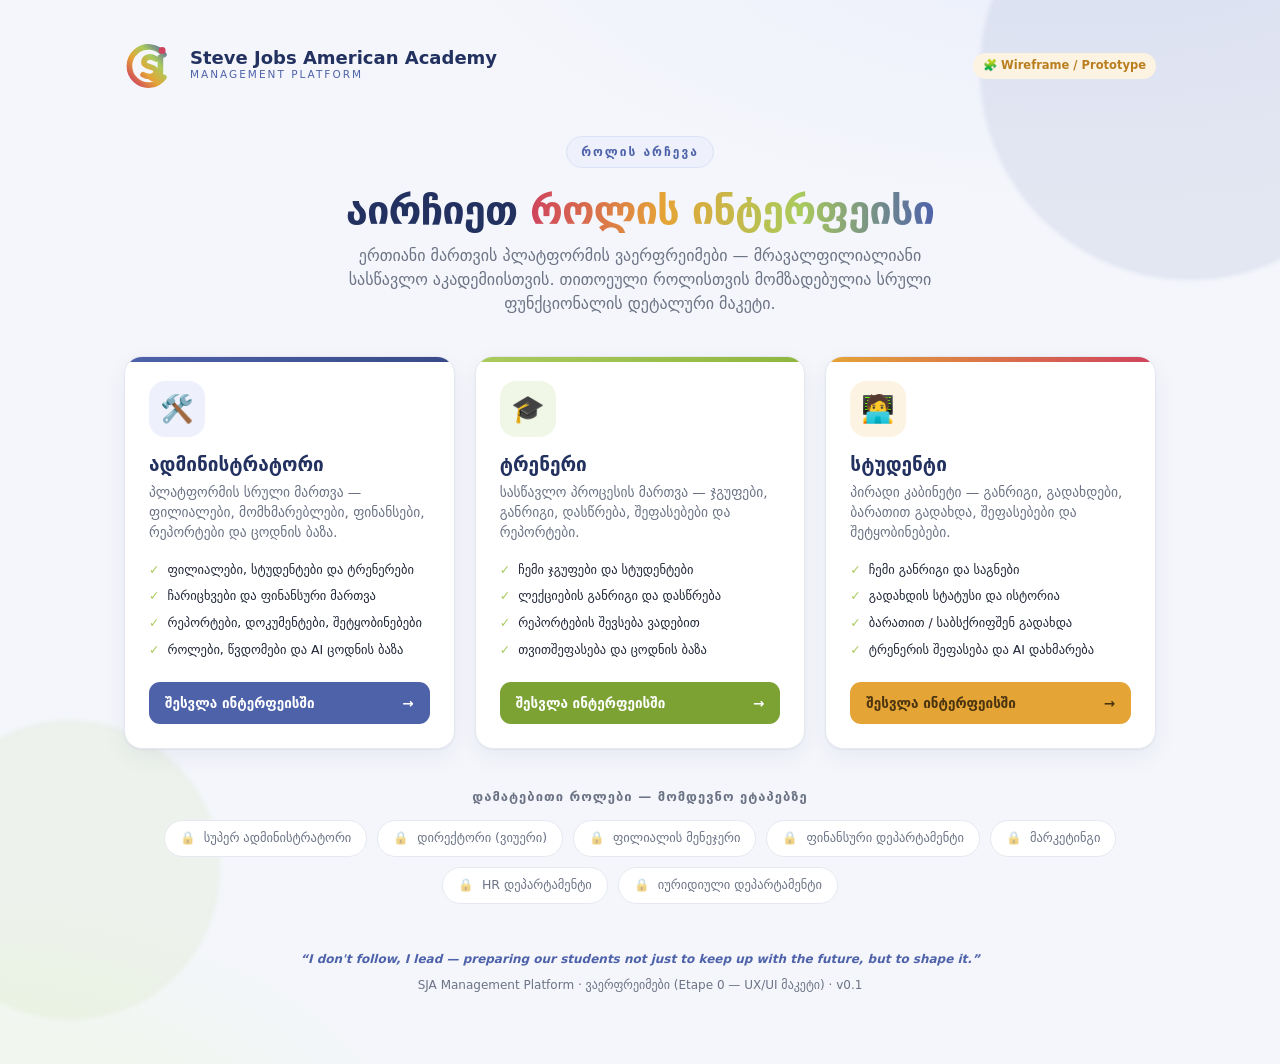
==== index.html @ 9388dda7 "Add SJA management platform wireframes — role selection + admin/trainer/student Landing page (index." ====
<!DOCTYPE html>
<html lang="ka">
<head>
<meta charset="UTF-8">
<meta name="viewport" content="width=device-width, initial-scale=1">
<title>SJA — მართვის პლატფორმა | ვაერფრეიმები</title>
<link rel="icon" href="assets/logo.svg">
<link rel="stylesheet" href="assets/sja.css">
<style>
  body{ background:
      radial-gradient(1100px 520px at 85% -10%, #eaeefb 0, transparent 60%),
      radial-gradient(900px 500px at -5% 110%, #eef7e2 0, transparent 55%),
      #f4f6fb; }
  .landing{ max-width:1080px; margin:0 auto; padding:40px 24px 70px; position:relative; z-index:1; }
  .top{ display:flex; align-items:center; gap:14px; margin-bottom:44px; }
  .top .b-title{ color:var(--navy); font-weight:800; font-size:18px; line-height:1; }
  .top .b-sub{ color:var(--savoy); font-size:10.5px; letter-spacing:2px; text-transform:uppercase; }
  .top img{ width:52px; height:52px; }
  .top .env{ margin-left:auto; }
  .hero{ text-align:center; margin: 22px 0 40px; }
  .hero .eyebrow{ display:inline-block; font-size:12px; font-weight:700; letter-spacing:2px; text-transform:uppercase; color:var(--savoy); background:#eef1fb; border:1px solid #dbe2f6; padding:6px 14px; border-radius:999px; }
  .hero h1{ font-size:40px; letter-spacing:-1px; margin:18px 0 10px; }
  .hero h1 .g{ background:linear-gradient(90deg,var(--cerise),var(--yellow),var(--green),var(--savoy)); -webkit-background-clip:text; background-clip:text; color:transparent; }
  .hero p{ color:var(--muted); font-size:16px; max-width:640px; margin:0 auto; }
  .roles{ display:grid; grid-template-columns:repeat(3,1fr); gap:20px; }
  @media (max-width:880px){ .roles{ grid-template-columns:1fr; } .hero h1{font-size:30px;} }
  .role{ background:#fff; border:1px solid var(--line); border-radius:18px; padding:24px; box-shadow:var(--shadow); display:flex; flex-direction:column; text-decoration:none; color:inherit; transition:transform .15s, box-shadow .15s, border-color .15s; position:relative; overflow:hidden; }
  .role:hover{ transform:translateY(-4px); box-shadow:0 18px 40px rgba(34,49,95,.14); border-color:#cdd7f2; }
  .role .top-strip{ position:absolute; inset:0 0 auto; height:5px; }
  .role .ic{ width:56px; height:56px; border-radius:16px; display:flex; align-items:center; justify-content:center; font-size:27px; margin-bottom:16px; }
  .role h3{ font-size:19px; margin-bottom:6px; }
  .role .desc{ color:var(--muted); font-size:13.5px; flex:1; }
  .role ul{ list-style:none; padding:0; margin:14px 0 18px; font-size:12.5px; color:var(--ink); }
  .role li{ display:flex; gap:8px; padding:4px 0; align-items:flex-start; }
  .role li::before{ content:"✓"; color:var(--green); font-weight:800; }
  .enter{ display:inline-flex; align-items:center; justify-content:space-between; font-weight:700; font-size:13.5px; color:#fff; padding:11px 16px; border-radius:11px; }
  .soon{ margin-top:40px; }
  .soon h4{ font-size:13px; text-transform:uppercase; letter-spacing:1px; color:var(--muted); text-align:center; margin-bottom:16px; }
  .soon-grid{ display:flex; flex-wrap:wrap; gap:10px; justify-content:center; }
  .soon-grid .chip{ background:#fff; border:1px solid var(--line); border-radius:999px; padding:8px 15px; font-size:12.5px; color:var(--muted); display:flex; align-items:center; gap:8px; }
  .soon-grid .chip .lock{ opacity:.5; }
  .foot{ text-align:center; margin-top:46px; color:var(--muted); font-size:12px; }
  .foot .tagline{ font-style:italic; color:var(--savoy); font-weight:600; }
</style>
</head>
<body>
<span class="blob b1"></span><span class="blob b2"></span>
<div class="landing">
  <div class="top">
    <img src="assets/logo.svg" alt="SJA">
    <div>
      <div class="b-title">Steve Jobs American Academy</div>
      <div class="b-sub">Management Platform</div>
    </div>
    <span class="env badge b-warn plain">🧩 Wireframe / Prototype</span>
  </div>

  <div class="hero">
    <span class="eyebrow">როლის არჩევა</span>
    <h1>აირჩიეთ <span class="g">როლის ინტერფეისი</span></h1>
    <p>ერთიანი მართვის პლატფორმის ვაერფრეიმები — მრავალფილიალიანი სასწავლო აკადემიისთვის.
       თითოეული როლისთვის მომზადებულია სრული ფუნქციონალის დეტალური მაკეტი.</p>
  </div>

  <div class="roles">
    <!-- ADMIN -->
    <a class="role" href="admin.html">
      <span class="top-strip" style="background:linear-gradient(90deg,var(--savoy),var(--savoy-700))"></span>
      <span class="ic tint-savoy">🛠️</span>
      <h3>ადმინისტრატორი</h3>
      <div class="desc">პლატფორმის სრული მართვა — ფილიალები, მომხმარებლები, ფინანსები, რეპორტები და ცოდნის ბაზა.</div>
      <ul>
        <li>ფილიალები, სტუდენტები და ტრენერები</li>
        <li>ჩარიცხვები და ფინანსური მართვა</li>
        <li>რეპორტები, დოკუმენტები, შეტყობინებები</li>
        <li>როლები, წვდომები და AI ცოდნის ბაზა</li>
      </ul>
      <span class="enter" style="background:var(--savoy)">შესვლა ინტერფეისში <span>→</span></span>
    </a>

    <!-- TRAINER -->
    <a class="role" href="trainer.html">
      <span class="top-strip" style="background:linear-gradient(90deg,var(--green),#8fb63f)"></span>
      <span class="ic tint-green">🎓</span>
      <h3>ტრენერი</h3>
      <div class="desc">სასწავლო პროცესის მართვა — ჯგუფები, განრიგი, დასწრება, შეფასებები და რეპორტები.</div>
      <ul>
        <li>ჩემი ჯგუფები და სტუდენტები</li>
        <li>ლექციების განრიგი და დასწრება</li>
        <li>რეპორტების შევსება ვადებით</li>
        <li>თვითშეფასება და ცოდნის ბაზა</li>
      </ul>
      <span class="enter" style="background:#7ba233">შესვლა ინტერფეისში <span>→</span></span>
    </a>

    <!-- STUDENT -->
    <a class="role" href="student.html">
      <span class="top-strip" style="background:linear-gradient(90deg,var(--yellow),var(--cerise))"></span>
      <span class="ic tint-yellow">🧑‍💻</span>
      <h3>სტუდენტი</h3>
      <div class="desc">პირადი კაბინეტი — განრიგი, გადახდები, ბარათით გადახდა, შეფასებები და შეტყობინებები.</div>
      <ul>
        <li>ჩემი განრიგი და საგნები</li>
        <li>გადახდის სტატუსი და ისტორია</li>
        <li>ბარათით / საბსქრიფშენ გადახდა</li>
        <li>ტრენერის შეფასება და AI დახმარება</li>
      </ul>
      <span class="enter" style="background:var(--yellow); color:#4a3410">შესვლა ინტერფეისში <span>→</span></span>
    </a>
  </div>

  <div class="soon">
    <h4>დამატებითი როლები — მომდევნო ეტაპებზე</h4>
    <div class="soon-grid">
      <span class="chip"><span class="lock">🔒</span> სუპერ ადმინისტრატორი</span>
      <span class="chip"><span class="lock">🔒</span> დირექტორი (ვიუერი)</span>
      <span class="chip"><span class="lock">🔒</span> ფილიალის მენეჯერი</span>
      <span class="chip"><span class="lock">🔒</span> ფინანსური დეპარტამენტი</span>
      <span class="chip"><span class="lock">🔒</span> მარკეტინგი</span>
      <span class="chip"><span class="lock">🔒</span> HR დეპარტამენტი</span>
      <span class="chip"><span class="lock">🔒</span> იურიდიული დეპარტამენტი</span>
    </div>
  </div>

  <div class="foot">
    <div class="tagline">“I don't follow, I lead — preparing our students not just to keep up with the future, but to shape it.”</div>
    <div style="margin-top:8px">SJA Management Platform · ვაერფრეიმები (Etape 0 — UX/UI მაკეტი) · v0.1</div>
  </div>
</div>
</body>
</html>
---- assets/sja.css ----
/* =========================================================================
   Steve Jobs American Academy (SJA) — Management Platform Wireframes
   Shared design system. Colors & type derived from the SJA brand book.
   ========================================================================= */

:root {
  /* Brand palette */
  --savoy:      #4E62AA;   /* primary */
  --savoy-600:  #43569a;
  --savoy-700:  #384a86;
  --green:      #AACB5C;
  --yellow:     #E5A436;
  --cerise:     #CF435E;
  --navy:       #22315F;   /* logo mono / headings */
  --navy-2:     #1b264a;

  /* Neutrals */
  --ink:        #1f2536;
  --muted:      #6b7385;
  --line:       #e5e8f0;
  --line-2:     #eef1f8;
  --bg:         #f4f6fb;
  --surface:    #ffffff;
  --surface-2:  #f8faff;

  /* Status */
  --ok:         #2f9e5e;
  --ok-bg:      #e7f6 ;
  --warn:       #E5A436;
  --danger:     #CF435E;
  --info:       #4E62AA;

  --radius:     14px;
  --radius-sm:  9px;
  --shadow:     0 1px 2px rgba(34,49,95,.06), 0 8px 24px rgba(34,49,95,.06);
  --shadow-sm:  0 1px 2px rgba(34,49,95,.08);
  --sidebar-w:  256px;
  --font: "Seravek", "Segoe UI", "Helvetica Neue", system-ui, -apple-system, "Noto Sans Georgian", Arial, sans-serif;
}

* { box-sizing: border-box; }
html, body { margin: 0; padding: 0; }
body {
  font-family: var(--font);
  color: var(--ink);
  background: var(--bg);
  font-size: 14.5px;
  line-height: 1.5;
  -webkit-font-smoothing: antialiased;
}
a { color: var(--savoy); text-decoration: none; }
h1,h2,h3,h4 { color: var(--navy); margin: 0 0 .4em; line-height: 1.2; }
small { color: var(--muted); }

/* Decorative brand blobs (playful shapes from the brand book) */
.blob { position: fixed; border-radius: 50%; filter: blur(2px); opacity: .10; z-index: 0; pointer-events: none; }
.blob.b1 { width: 420px; height: 420px; background: var(--savoy); top: -140px; right: -120px; }
.blob.b2 { width: 300px; height: 300px; background: var(--green); bottom: -120px; left: -80px; opacity:.09; }

/* ---------------------------------------------------------------- Layout */
.app { display: grid; grid-template-columns: var(--sidebar-w) 1fr; min-height: 100vh; }

.sidebar {
  background: var(--navy);
  color: #cdd4ea;
  padding: 18px 14px;
  display: flex; flex-direction: column; gap: 6px;
  position: sticky; top: 0; height: 100vh; overflow-y: auto;
}
.brand { display: flex; align-items: center; gap: 10px; padding: 6px 8px 16px; }
.brand img { width: 40px; height: 40px; background:#fff; border-radius: 10px; padding:3px; }
.brand .b-title { color: #fff; font-weight: 700; font-size: 14px; letter-spacing:.2px; line-height:1.1; }
.brand .b-sub { color: #9aa6cf; font-size: 10.5px; text-transform: uppercase; letter-spacing: 1px; }

.role-chip {
  display:inline-flex; align-items:center; gap:6px;
  font-size: 11px; font-weight:600; color:#fff;
  background: rgba(255,255,255,.12); border:1px solid rgba(255,255,255,.15);
  padding: 4px 10px; border-radius: 999px; margin: 0 8px 10px;
}

.nav-group-label { color:#7b88b6; font-size: 10.5px; text-transform: uppercase; letter-spacing:1px; margin: 14px 10px 4px; }
.nav-item {
  display: flex; align-items: center; gap: 10px;
  padding: 9px 12px; border-radius: 10px;
  color: #cdd4ea; cursor: pointer; font-size: 13.5px; font-weight: 500;
  border: 1px solid transparent; user-select: none;
}
.nav-item .ic { width: 18px; text-align: center; opacity:.9; }
.nav-item:hover { background: rgba(255,255,255,.07); color:#fff; }
.nav-item.active { background: linear-gradient(90deg, var(--savoy), var(--savoy-700)); color: #fff; box-shadow: var(--shadow-sm); }
.nav-item .count { margin-left:auto; font-size:11px; background:rgba(255,255,255,.18); color:#fff; padding:1px 8px; border-radius:999px; }

.sidebar-foot { margin-top: auto; padding: 12px 8px 4px; border-top:1px solid rgba(255,255,255,.1); }
.sidebar-foot .who { display:flex; align-items:center; gap:10px; }
.avatar { width:34px; height:34px; border-radius:50%; background:var(--savoy); color:#fff; display:flex; align-items:center; justify-content:center; font-weight:700; font-size:13px; }
.avatar.sm { width:28px; height:28px; font-size:11px; }
.avatar.green { background: var(--green); color:#22371a; }
.avatar.yellow{ background: var(--yellow); color:#4a3410; }
.avatar.cerise{ background: var(--cerise); }

/* --------------------------------------------------------------- Content */
.main { position: relative; z-index:1; min-width:0; }
.topbar {
  position: sticky; top: 0; z-index: 5;
  background: rgba(255,255,255,.85); backdrop-filter: blur(8px);
  border-bottom: 1px solid var(--line);
  padding: 12px 26px; display:flex; align-items:center; gap:16px;
}
.topbar h1 { font-size: 19px; margin:0; }
.crumb { color: var(--muted); font-size: 12.5px; }
.topbar .spacer { flex:1; }
.search {
  display:flex; align-items:center; gap:8px; background: var(--surface-2);
  border:1px solid var(--line); border-radius: 999px; padding: 7px 14px; min-width: 220px; color:var(--muted); font-size:13px;
}
.icon-btn { width:38px; height:38px; border-radius:10px; border:1px solid var(--line); background:var(--surface); display:flex; align-items:center; justify-content:center; cursor:pointer; position:relative; }
.icon-btn .dot { position:absolute; top:7px; right:8px; width:8px; height:8px; border-radius:50%; background:var(--cerise); border:2px solid #fff; }

.content { padding: 22px 26px 60px; }
.view { display: none; animation: fade .18s ease; }
.view.active { display: block; }
@keyframes fade { from { opacity:0; transform: translateY(4px);} to {opacity:1; transform:none;} }

.page-head { display:flex; align-items:flex-end; gap:16px; margin-bottom: 18px; flex-wrap: wrap; }
.page-head .titles h2 { font-size: 22px; margin-bottom: 2px; }
.page-head .titles p { color: var(--muted); margin:0; font-size: 13px; }
.page-head .actions { margin-left:auto; display:flex; gap:8px; flex-wrap:wrap; }

/* ------------------------------------------------------------- Components */
.card { background: var(--surface); border:1px solid var(--line); border-radius: var(--radius); box-shadow: var(--shadow); }
.card.pad { padding: 18px; }
.card-head { padding: 15px 18px; border-bottom:1px solid var(--line); display:flex; align-items:center; gap:10px; }
.card-head h3 { font-size: 15px; margin:0; }
.card-head .actions { margin-left:auto; display:flex; gap:8px; }
.card-body { padding: 16px 18px; }

.grid { display:grid; gap:16px; }
.g-2 { grid-template-columns: repeat(2,1fr); }
.g-3 { grid-template-columns: repeat(3,1fr); }
.g-4 { grid-template-columns: repeat(4,1fr); }
.g-1-2 { grid-template-columns: 1fr 2fr; }
.g-2-1 { grid-template-columns: 2fr 1fr; }
@media (max-width: 1100px){ .g-4{grid-template-columns:repeat(2,1fr);} .g-3{grid-template-columns:repeat(2,1fr);} .g-2-1,.g-1-2,.g-2{grid-template-columns:1fr;} }

/* KPI tiles */
.kpi { padding: 16px; border-radius: var(--radius); background: var(--surface); border:1px solid var(--line); box-shadow: var(--shadow); position:relative; overflow:hidden; }
.kpi .k-ic { width:40px; height:40px; border-radius:11px; display:flex; align-items:center; justify-content:center; font-size:19px; margin-bottom:10px; }
.kpi .k-val { font-size: 26px; font-weight: 800; color: var(--navy); letter-spacing:-.5px; }
.kpi .k-label { color: var(--muted); font-size: 12.5px; }
.kpi .k-delta { font-size:11.5px; font-weight:600; margin-top:6px; display:inline-block; }
.kpi .up { color: var(--ok); } .kpi .down{ color: var(--cerise); }
.tint-savoy { background: #eef1fb; color: var(--savoy); }
.tint-green { background: #f1f7e6; color: #6f8f31; }
.tint-yellow{ background: #fdf3e2; color: #b97e1e; }
.tint-cerise{ background: #fceaee; color: var(--cerise); }

/* Badges / statuses */
.badge { display:inline-flex; align-items:center; gap:5px; font-size: 11.5px; font-weight:600; padding: 3px 9px; border-radius: 999px; border:1px solid transparent; white-space:nowrap; }
.badge::before { content:""; width:6px; height:6px; border-radius:50%; background: currentColor; }
.b-ok    { color:#2f9e5e; background:#e8f6ee; }
.b-warn  { color:#b97e1e; background:#fdf3e2; }
.b-danger{ color:#CF435E; background:#fceaee; }
.b-info  { color:#4E62AA; background:#eef1fb; }
.b-muted { color:#6b7385; background:#eef0f5; }
.badge.plain::before{ display:none; }

/* Tables */
table.tbl { width:100%; border-collapse: collapse; font-size: 13.5px; }
.tbl th { text-align:left; color: var(--muted); font-weight:600; font-size: 11.5px; text-transform:uppercase; letter-spacing:.4px; padding: 11px 14px; border-bottom:1px solid var(--line); background: var(--surface-2); }
.tbl td { padding: 12px 14px; border-bottom:1px solid var(--line-2); vertical-align:middle; }
.tbl tbody tr:last-child td, .tbl tr:last-child td { border-bottom:none; }
.tbl tbody tr:hover { background: var(--surface-2); }
.tbl .u { display:flex; align-items:center; gap:10px; }
.tbl .u .nm { font-weight:600; color:var(--navy); }
.tbl .u .sub { font-size:11.5px; color:var(--muted); }
.tbl.compact td, .tbl.compact th { padding: 9px 12px; }

/* Buttons */
.btn { display:inline-flex; align-items:center; gap:7px; font-family:inherit; font-size:13.5px; font-weight:600; padding: 9px 15px; border-radius: 10px; border:1px solid var(--line); background:var(--surface); color:var(--navy); cursor:pointer; white-space:nowrap; }
.btn:hover { border-color:#cdd4ea; }
.btn.primary { background: var(--savoy); border-color: var(--savoy); color:#fff; }
.btn.primary:hover { background: var(--savoy-600); }
.btn.green { background: var(--green); border-color: var(--green); color:#28400f; }
.btn.danger { background: var(--cerise); border-color: var(--cerise); color:#fff; }
.btn.ghost { background: transparent; }
.btn.sm { padding: 6px 11px; font-size:12.5px; }
.btn.block { width:100%; justify-content:center; }

/* Forms */
.field { margin-bottom: 14px; }
.field label { display:block; font-size:12.5px; font-weight:600; color:var(--navy); margin-bottom:6px; }
.field .hint { font-size: 11.5px; color: var(--muted); margin-top:5px; }
.input, .select, .textarea {
  width:100%; font-family:inherit; font-size:13.5px; color:var(--ink);
  padding: 10px 12px; border:1px solid var(--line); border-radius:10px; background:var(--surface-2);
}
.input:focus,.select:focus,.textarea:focus{ outline:2px solid #cfd8f4; border-color:var(--savoy); background:#fff; }
.textarea{ min-height: 84px; resize:vertical; }
.form-row { display:grid; grid-template-columns:1fr 1fr; gap:14px; }
@media (max-width:700px){ .form-row{grid-template-columns:1fr;} }

/* Misc */
.tabs { display:flex; gap:4px; border-bottom:1px solid var(--line); margin-bottom:16px; flex-wrap:wrap; }
.tab { padding: 9px 14px; font-size:13px; font-weight:600; color:var(--muted); cursor:pointer; border-bottom:2px solid transparent; }
.tab.active { color: var(--savoy); border-bottom-color: var(--savoy); }
.tab-panel { display:none; } .tab-panel.active { display:block; }

.list-row { display:flex; align-items:center; gap:12px; padding:12px 0; border-bottom:1px solid var(--line-2); }
.list-row:last-child { border-bottom:none; }
.list-row .grow { flex:1; min-width:0; }

.progress { height:8px; background:var(--line); border-radius:999px; overflow:hidden; }
.progress > span { display:block; height:100%; background:var(--savoy); border-radius:999px; }
.progress > span.green{ background:var(--green);} .progress>span.yellow{background:var(--yellow);} .progress>span.cerise{background:var(--cerise);}

.chart-bars { display:flex; align-items:flex-end; gap:12px; height:170px; padding-top:10px; }
.chart-bars .bar { flex:1; background:linear-gradient(var(--savoy), #7385c4); border-radius:8px 8px 0 0; position:relative; min-width:14px; }
.chart-bars .bar.alt { background:linear-gradient(var(--green), #c2dc86); }
.chart-bars .bar span { position:absolute; bottom:-22px; left:0; right:0; text-align:center; font-size:11px; color:var(--muted); }

.donut { width:150px; height:150px; border-radius:50%;
  background: conic-gradient(var(--green) 0 62%, var(--yellow) 62% 80%, var(--cerise) 80% 92%, var(--line) 92% 100%);
  display:flex; align-items:center; justify-content:center; }
.donut .hole { width:98px; height:98px; border-radius:50%; background:#fff; display:flex; flex-direction:column; align-items:center; justify-content:center; }
.legend { display:flex; flex-direction:column; gap:8px; font-size:12.5px; }
.legend .li { display:flex; align-items:center; gap:8px; }
.legend .sw { width:11px; height:11px; border-radius:3px; }

.timeline { position:relative; padding-left: 22px; }
.timeline::before { content:""; position:absolute; left:6px; top:4px; bottom:4px; width:2px; background:var(--line); }
.tl-item { position:relative; padding:0 0 16px; }
.tl-item::before { content:""; position:absolute; left:-19px; top:3px; width:11px; height:11px; border-radius:50%; background:var(--savoy); border:2px solid #fff; box-shadow:0 0 0 2px var(--line); }
.tl-item.warn::before{ background:var(--yellow);} .tl-item.danger::before{background:var(--cerise);} .tl-item.ok::before{background:var(--ok);}
.tl-item .t { font-size:11.5px; color:var(--muted); }

.note { background:#eef1fb; border:1px solid #d9e0f5; border-left:4px solid var(--savoy); border-radius:8px; padding:12px 14px; font-size:13px; color:var(--navy-2); }
.note.warn{ background:#fdf6ea; border-color:#f0e0bf; border-left-color:var(--yellow);}
.note.danger{ background:#fceaee; border-color:#f4cdd6; border-left-color:var(--cerise);}
.wire-tag { font-size:10.5px; color:var(--muted); border:1px dashed var(--line); border-radius:6px; padding:2px 7px; }

.stepper { display:flex; gap:6px; flex-wrap:wrap; }
.step { display:flex; align-items:center; gap:8px; padding:8px 12px; border:1px solid var(--line); border-radius:10px; font-size:12.5px; background:var(--surface-2); }
.step .n { width:22px; height:22px; border-radius:50%; background:var(--line); display:flex;align-items:center;justify-content:center; font-weight:700; font-size:11px; color:var(--muted); }
.step.done .n{ background:var(--ok); color:#fff;} .step.active .n{ background:var(--savoy); color:#fff;} .step.active{ border-color:var(--savoy); }

.avatar-row { display:flex; } .avatar-row .avatar{ margin-left:-8px; border:2px solid #fff;} .avatar-row .avatar:first-child{margin-left:0;}

.chatbubble { max-width:78%; padding:10px 13px; border-radius:14px; font-size:13.5px; margin-bottom:10px; }
.chatbubble.bot { background:var(--surface-2); border:1px solid var(--line); border-bottom-left-radius:4px; }
.chatbubble.me { background:var(--savoy); color:#fff; margin-left:auto; border-bottom-right-radius:4px; }

hr.sep { border:none; border-top:1px solid var(--line); margin:18px 0; }
.muted { color: var(--muted); }
.flex { display:flex; align-items:center; gap:10px; }
.flex.wrap{ flex-wrap:wrap; } .flex.between{ justify-content:space-between; }
.mt-0{margin-top:0}.mt-1{margin-top:8px}.mt-2{margin-top:16px}.mb-0{margin-bottom:0}
.text-r{ text-align:right; } .nowrap{ white-space:nowrap; }
.pill-tabbar{ display:inline-flex; background:var(--surface-2); border:1px solid var(--line); border-radius:999px; padding:3px; }
.pill-tabbar .p{ padding:6px 14px; border-radius:999px; font-size:12.5px; font-weight:600; color:var(--muted); cursor:pointer;}
.pill-tabbar .p.active{ background:var(--savoy); color:#fff; }

@media (max-width: 860px){
  .app{ grid-template-columns: 1fr; }
  .sidebar{ position:relative; height:auto; flex-direction:row; flex-wrap:wrap; }
  .nav-group-label{ width:100%; } .sidebar-foot{ width:100%; }
}
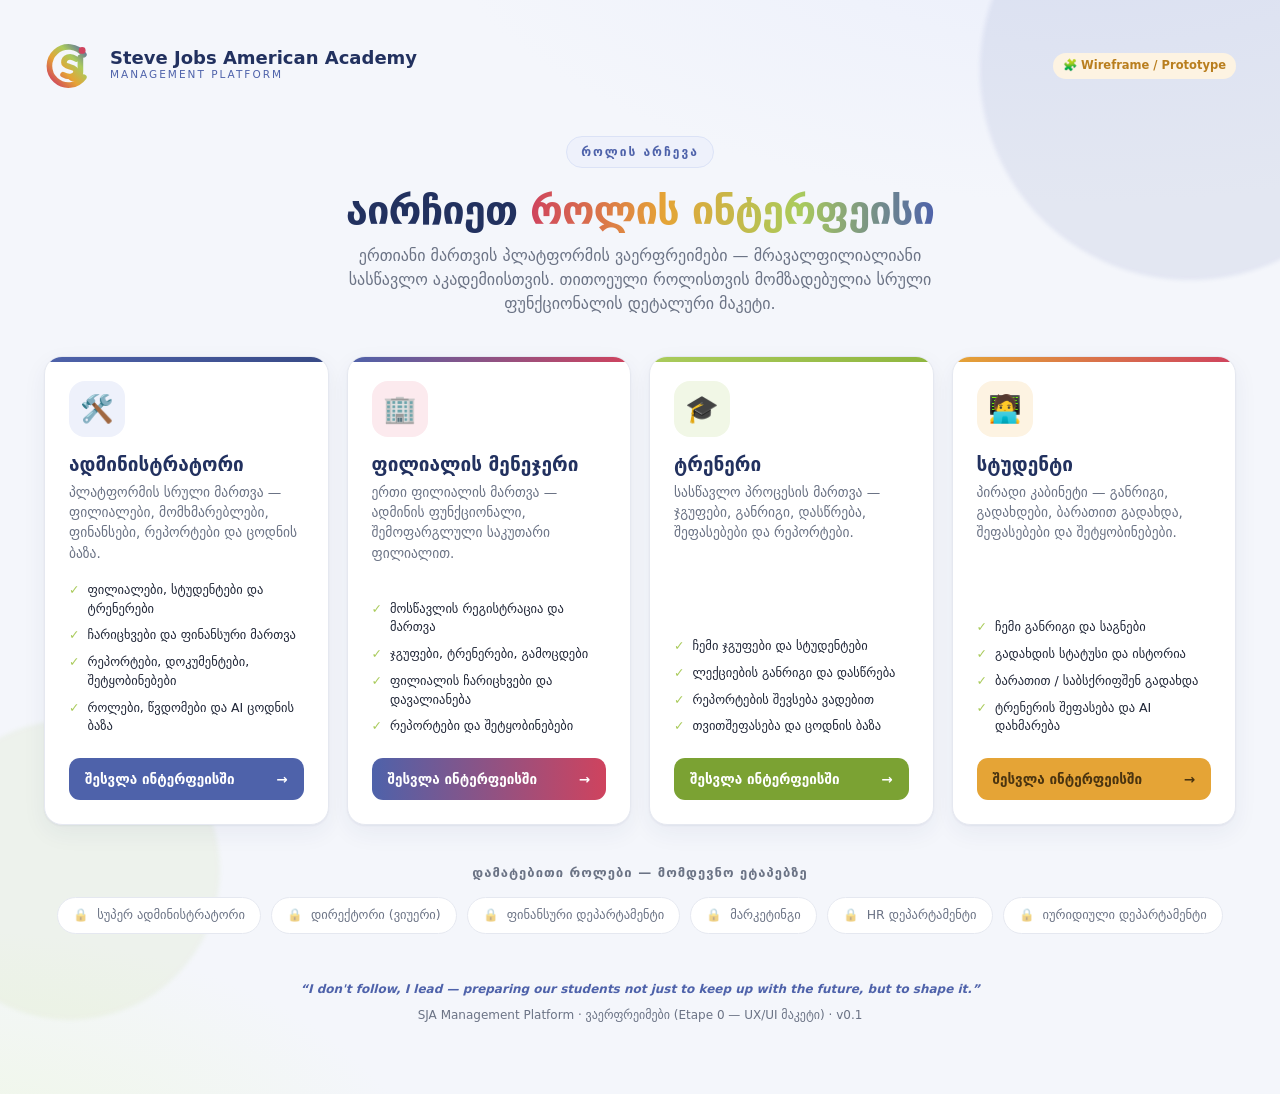
==== commit 6a57c0c0: "Add branch-manager role and rebuild demo data from real academy calendars - Add manager.html: branch" ====
--- a/index.html
+++ b/index.html
@@ -11,7 +11,7 @@
       radial-gradient(1100px 520px at 85% -10%, #eaeefb 0, transparent 60%),
       radial-gradient(900px 500px at -5% 110%, #eef7e2 0, transparent 55%),
       #f4f6fb; }
-  .landing{ max-width:1080px; margin:0 auto; padding:40px 24px 70px; position:relative; z-index:1; }
+  .landing{ max-width:1240px; margin:0 auto; padding:40px 24px 70px; position:relative; z-index:1; }
   .top{ display:flex; align-items:center; gap:14px; margin-bottom:44px; }
   .top .b-title{ color:var(--navy); font-weight:800; font-size:18px; line-height:1; }
   .top .b-sub{ color:var(--savoy); font-size:10.5px; letter-spacing:2px; text-transform:uppercase; }
@@ -22,8 +22,9 @@
   .hero h1{ font-size:40px; letter-spacing:-1px; margin:18px 0 10px; }
   .hero h1 .g{ background:linear-gradient(90deg,var(--cerise),var(--yellow),var(--green),var(--savoy)); -webkit-background-clip:text; background-clip:text; color:transparent; }
   .hero p{ color:var(--muted); font-size:16px; max-width:640px; margin:0 auto; }
-  .roles{ display:grid; grid-template-columns:repeat(3,1fr); gap:20px; }
-  @media (max-width:880px){ .roles{ grid-template-columns:1fr; } .hero h1{font-size:30px;} }
+  .roles{ display:grid; grid-template-columns:repeat(4,1fr); gap:18px; }
+  @media (max-width:1000px){ .roles{ grid-template-columns:repeat(2,1fr); } }
+  @media (max-width:560px){ .roles{ grid-template-columns:1fr; } .hero h1{font-size:30px;} }
   .role{ background:#fff; border:1px solid var(--line); border-radius:18px; padding:24px; box-shadow:var(--shadow); display:flex; flex-direction:column; text-decoration:none; color:inherit; transition:transform .15s, box-shadow .15s, border-color .15s; position:relative; overflow:hidden; }
   .role:hover{ transform:translateY(-4px); box-shadow:0 18px 40px rgba(34,49,95,.14); border-color:#cdd7f2; }
   .role .top-strip{ position:absolute; inset:0 0 auto; height:5px; }
@@ -78,6 +79,21 @@
       <span class="enter" style="background:var(--savoy)">შესვლა ინტერფეისში <span>→</span></span>
     </a>
 
+    <!-- BRANCH MANAGER -->
+    <a class="role" href="manager.html">
+      <span class="top-strip" style="background:linear-gradient(90deg,var(--savoy),var(--cerise))"></span>
+      <span class="ic tint-cerise">🏢</span>
+      <h3>ფილიალის მენეჯერი</h3>
+      <div class="desc">ერთი ფილიალის მართვა — ადმინის ფუნქციონალი, შემოფარგლული საკუთარი ფილიალით.</div>
+      <ul>
+        <li>მოსწავლის რეგისტრაცია და მართვა</li>
+        <li>ჯგუფები, ტრენერები, გამოცდები</li>
+        <li>ფილიალის ჩარიცხვები და დავალიანება</li>
+        <li>რეპორტები და შეტყობინებები</li>
+      </ul>
+      <span class="enter" style="background:linear-gradient(90deg,var(--savoy),var(--cerise))">შესვლა ინტერფეისში <span>→</span></span>
+    </a>
+
     <!-- TRAINER -->
     <a class="role" href="trainer.html">
       <span class="top-strip" style="background:linear-gradient(90deg,var(--green),#8fb63f)"></span>
@@ -114,7 +130,6 @@
     <div class="soon-grid">
       <span class="chip"><span class="lock">🔒</span> სუპერ ადმინისტრატორი</span>
       <span class="chip"><span class="lock">🔒</span> დირექტორი (ვიუერი)</span>
-      <span class="chip"><span class="lock">🔒</span> ფილიალის მენეჯერი</span>
       <span class="chip"><span class="lock">🔒</span> ფინანსური დეპარტამენტი</span>
       <span class="chip"><span class="lock">🔒</span> მარკეტინგი</span>
       <span class="chip"><span class="lock">🔒</span> HR დეპარტამენტი</span>
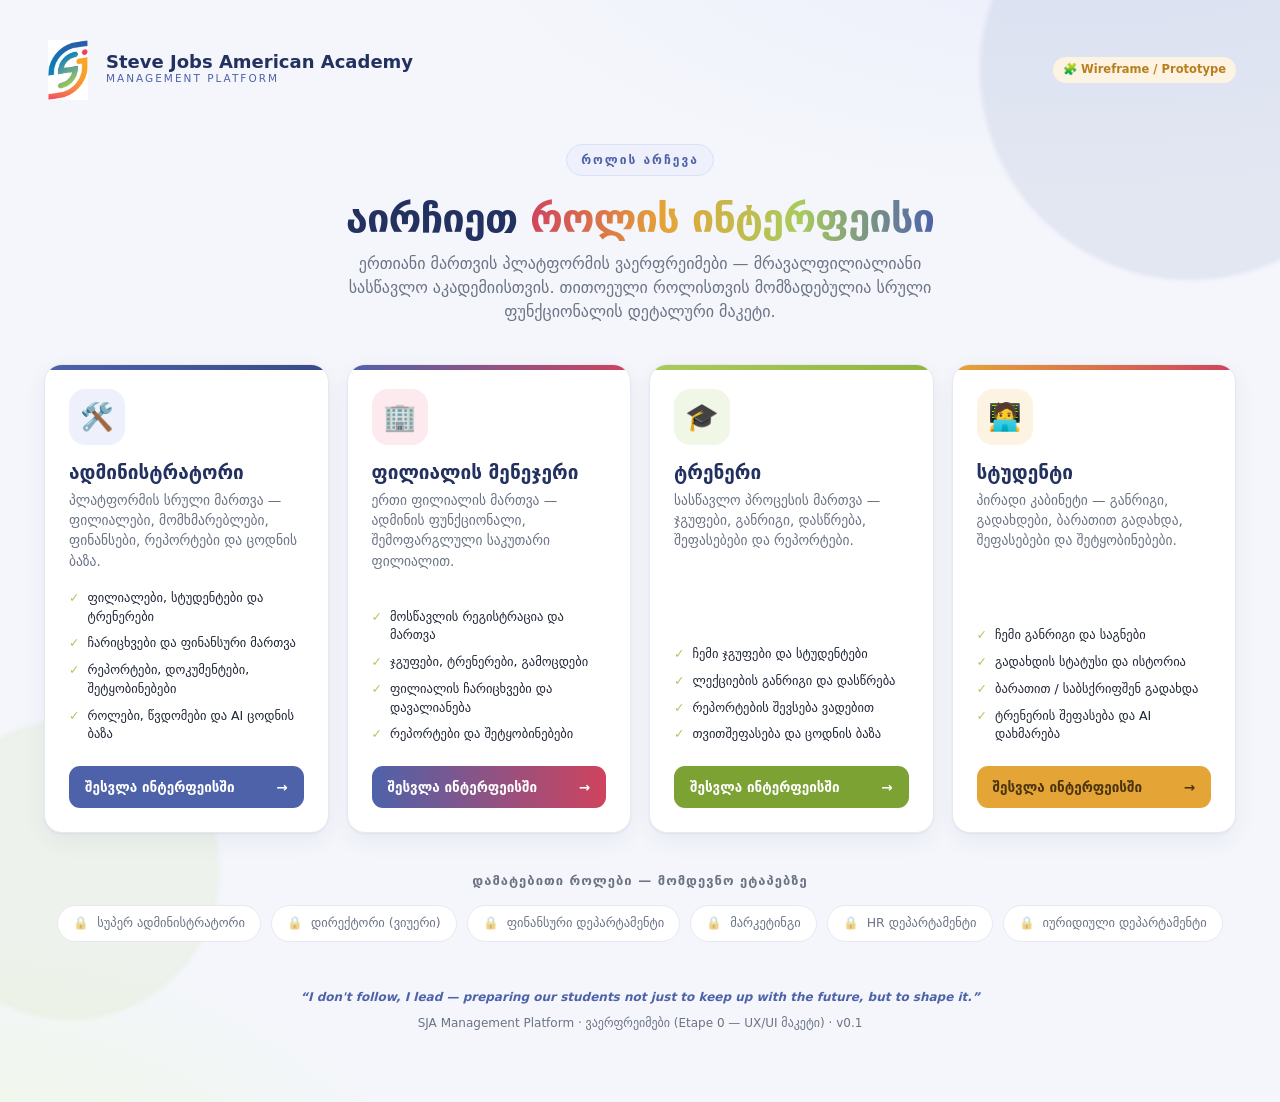
==== commit b6aa70f1: "Replace placeholder logo with the official SJA logo Swap the hand-drawn SVG mark for the real Steve " ====
--- a/index.html
+++ b/index.html
@@ -4,7 +4,7 @@
 <meta charset="UTF-8">
 <meta name="viewport" content="width=device-width, initial-scale=1">
 <title>SJA — მართვის პლატფორმა | ვაერფრეიმები</title>
-<link rel="icon" href="assets/logo.svg">
+<link rel="icon" href="assets/logo.png">
 <link rel="stylesheet" href="assets/sja.css">
 <style>
   body{ background:
@@ -15,7 +15,7 @@
   .top{ display:flex; align-items:center; gap:14px; margin-bottom:44px; }
   .top .b-title{ color:var(--navy); font-weight:800; font-size:18px; line-height:1; }
   .top .b-sub{ color:var(--savoy); font-size:10.5px; letter-spacing:2px; text-transform:uppercase; }
-  .top img{ width:52px; height:52px; }
+  .top img{ width:48px; height:60px; object-fit:contain; }
   .top .env{ margin-left:auto; }
   .hero{ text-align:center; margin: 22px 0 40px; }
   .hero .eyebrow{ display:inline-block; font-size:12px; font-weight:700; letter-spacing:2px; text-transform:uppercase; color:var(--savoy); background:#eef1fb; border:1px solid #dbe2f6; padding:6px 14px; border-radius:999px; }
@@ -48,7 +48,7 @@
 <span class="blob b1"></span><span class="blob b2"></span>
 <div class="landing">
   <div class="top">
-    <img src="assets/logo.svg" alt="SJA">
+    <img src="assets/logo.png" alt="SJA">
     <div>
       <div class="b-title">Steve Jobs American Academy</div>
       <div class="b-sub">Management Platform</div>
--- a/assets/sja.css
+++ b/assets/sja.css
@@ -68,7 +68,7 @@
   position: sticky; top: 0; height: 100vh; overflow-y: auto;
 }
 .brand { display: flex; align-items: center; gap: 10px; padding: 6px 8px 16px; }
-.brand img { width: 40px; height: 40px; background:#fff; border-radius: 10px; padding:3px; }
+.brand img { width: 42px; height: 42px; background:#fff; border-radius: 10px; padding:5px 8px; object-fit: contain; }
 .brand .b-title { color: #fff; font-weight: 700; font-size: 14px; letter-spacing:.2px; line-height:1.1; }
 .brand .b-sub { color: #9aa6cf; font-size: 10.5px; text-transform: uppercase; letter-spacing: 1px; }
 
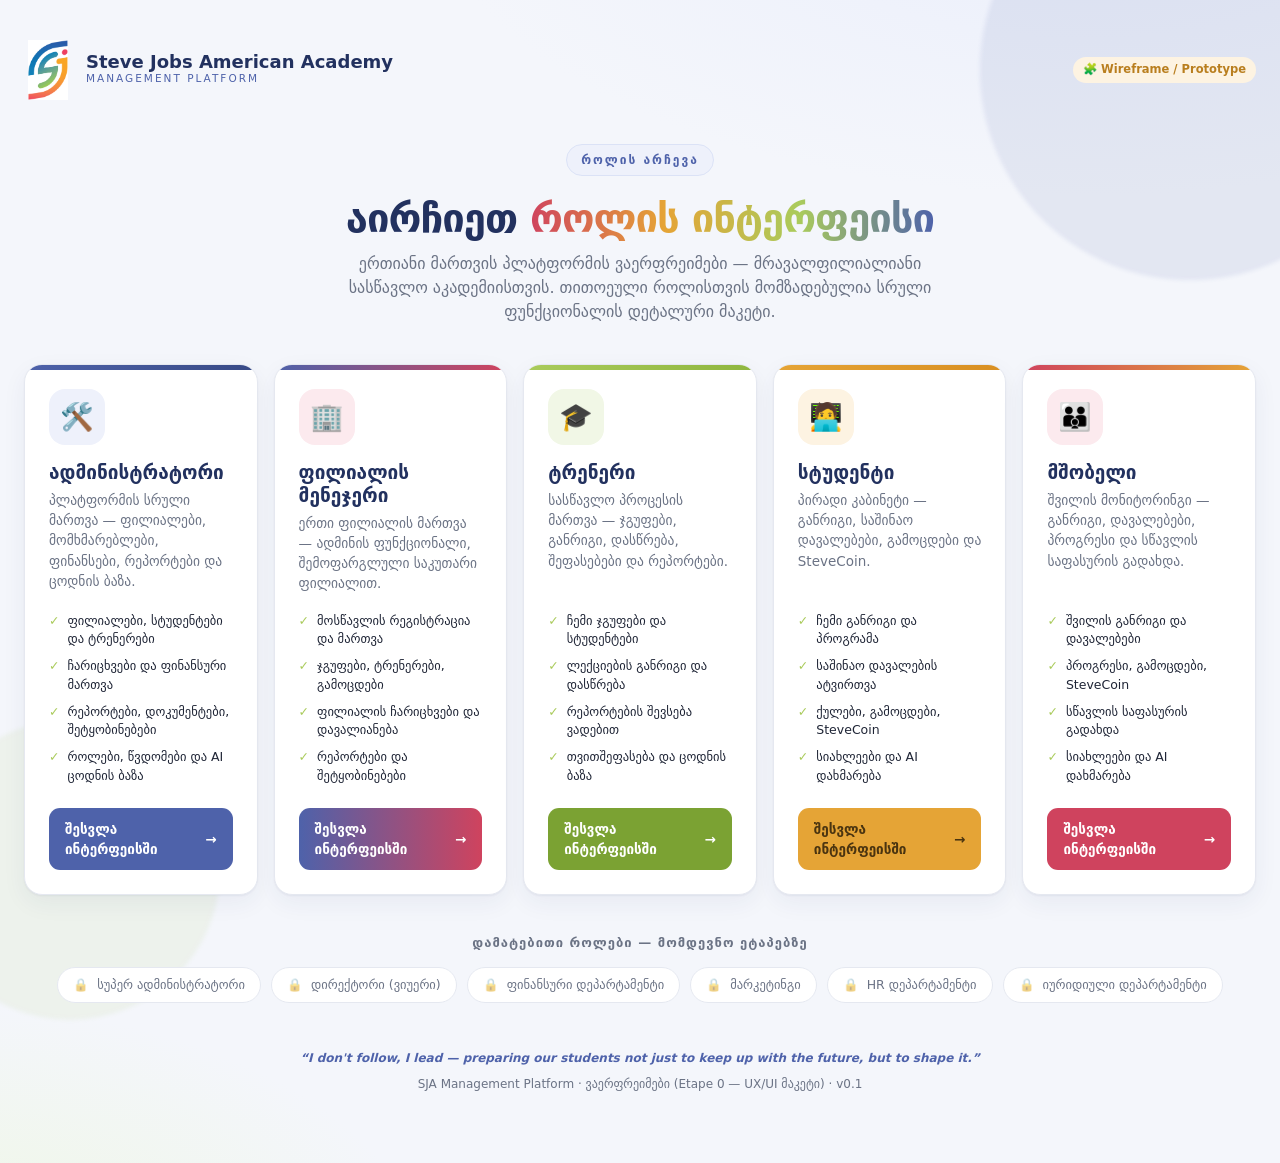
==== commit 95a6ab32: "Add parent role and align all wireframes to the role-distribution document New role/permission spec " ====
--- a/index.html
+++ b/index.html
@@ -11,7 +11,7 @@
       radial-gradient(1100px 520px at 85% -10%, #eaeefb 0, transparent 60%),
       radial-gradient(900px 500px at -5% 110%, #eef7e2 0, transparent 55%),
       #f4f6fb; }
-  .landing{ max-width:1240px; margin:0 auto; padding:40px 24px 70px; position:relative; z-index:1; }
+  .landing{ max-width:1320px; margin:0 auto; padding:40px 24px 70px; position:relative; z-index:1; }
   .top{ display:flex; align-items:center; gap:14px; margin-bottom:44px; }
   .top .b-title{ color:var(--navy); font-weight:800; font-size:18px; line-height:1; }
   .top .b-sub{ color:var(--savoy); font-size:10.5px; letter-spacing:2px; text-transform:uppercase; }
@@ -22,9 +22,10 @@
   .hero h1{ font-size:40px; letter-spacing:-1px; margin:18px 0 10px; }
   .hero h1 .g{ background:linear-gradient(90deg,var(--cerise),var(--yellow),var(--green),var(--savoy)); -webkit-background-clip:text; background-clip:text; color:transparent; }
   .hero p{ color:var(--muted); font-size:16px; max-width:640px; margin:0 auto; }
-  .roles{ display:grid; grid-template-columns:repeat(4,1fr); gap:18px; }
-  @media (max-width:1000px){ .roles{ grid-template-columns:repeat(2,1fr); } }
-  @media (max-width:560px){ .roles{ grid-template-columns:1fr; } .hero h1{font-size:30px;} }
+  .roles{ display:grid; grid-template-columns:repeat(5,1fr); gap:16px; }
+  @media (max-width:1120px){ .roles{ grid-template-columns:repeat(3,1fr); } }
+  @media (max-width:760px){ .roles{ grid-template-columns:repeat(2,1fr); } }
+  @media (max-width:520px){ .roles{ grid-template-columns:1fr; } .hero h1{font-size:30px;} }
   .role{ background:#fff; border:1px solid var(--line); border-radius:18px; padding:24px; box-shadow:var(--shadow); display:flex; flex-direction:column; text-decoration:none; color:inherit; transition:transform .15s, box-shadow .15s, border-color .15s; position:relative; overflow:hidden; }
   .role:hover{ transform:translateY(-4px); box-shadow:0 18px 40px rgba(34,49,95,.14); border-color:#cdd7f2; }
   .role .top-strip{ position:absolute; inset:0 0 auto; height:5px; }
@@ -111,17 +112,32 @@
 
     <!-- STUDENT -->
     <a class="role" href="student.html">
-      <span class="top-strip" style="background:linear-gradient(90deg,var(--yellow),var(--cerise))"></span>
+      <span class="top-strip" style="background:linear-gradient(90deg,var(--yellow),#d98f22)"></span>
       <span class="ic tint-yellow">🧑‍💻</span>
       <h3>სტუდენტი</h3>
-      <div class="desc">პირადი კაბინეტი — განრიგი, გადახდები, ბარათით გადახდა, შეფასებები და შეტყობინებები.</div>
+      <div class="desc">პირადი კაბინეტი — განრიგი, საშინაო დავალებები, გამოცდები და SteveCoin.</div>
       <ul>
-        <li>ჩემი განრიგი და საგნები</li>
-        <li>გადახდის სტატუსი და ისტორია</li>
-        <li>ბარათით / საბსქრიფშენ გადახდა</li>
-        <li>ტრენერის შეფასება და AI დახმარება</li>
+        <li>ჩემი განრიგი და პროგრამა</li>
+        <li>საშინაო დავალების ატვირთვა</li>
+        <li>ქულები, გამოცდები, SteveCoin</li>
+        <li>სიახლეები და AI დახმარება</li>
       </ul>
       <span class="enter" style="background:var(--yellow); color:#4a3410">შესვლა ინტერფეისში <span>→</span></span>
+    </a>
+
+    <!-- PARENT -->
+    <a class="role" href="parent.html">
+      <span class="top-strip" style="background:linear-gradient(90deg,var(--cerise),var(--yellow))"></span>
+      <span class="ic tint-cerise">👪</span>
+      <h3>მშობელი</h3>
+      <div class="desc">შვილის მონიტორინგი — განრიგი, დავალებები, პროგრესი და სწავლის საფასურის გადახდა.</div>
+      <ul>
+        <li>შვილის განრიგი და დავალებები</li>
+        <li>პროგრესი, გამოცდები, SteveCoin</li>
+        <li>სწავლის საფასურის გადახდა</li>
+        <li>სიახლეები და AI დახმარება</li>
+      </ul>
+      <span class="enter" style="background:var(--cerise)">შესვლა ინტერფეისში <span>→</span></span>
     </a>
   </div>
 
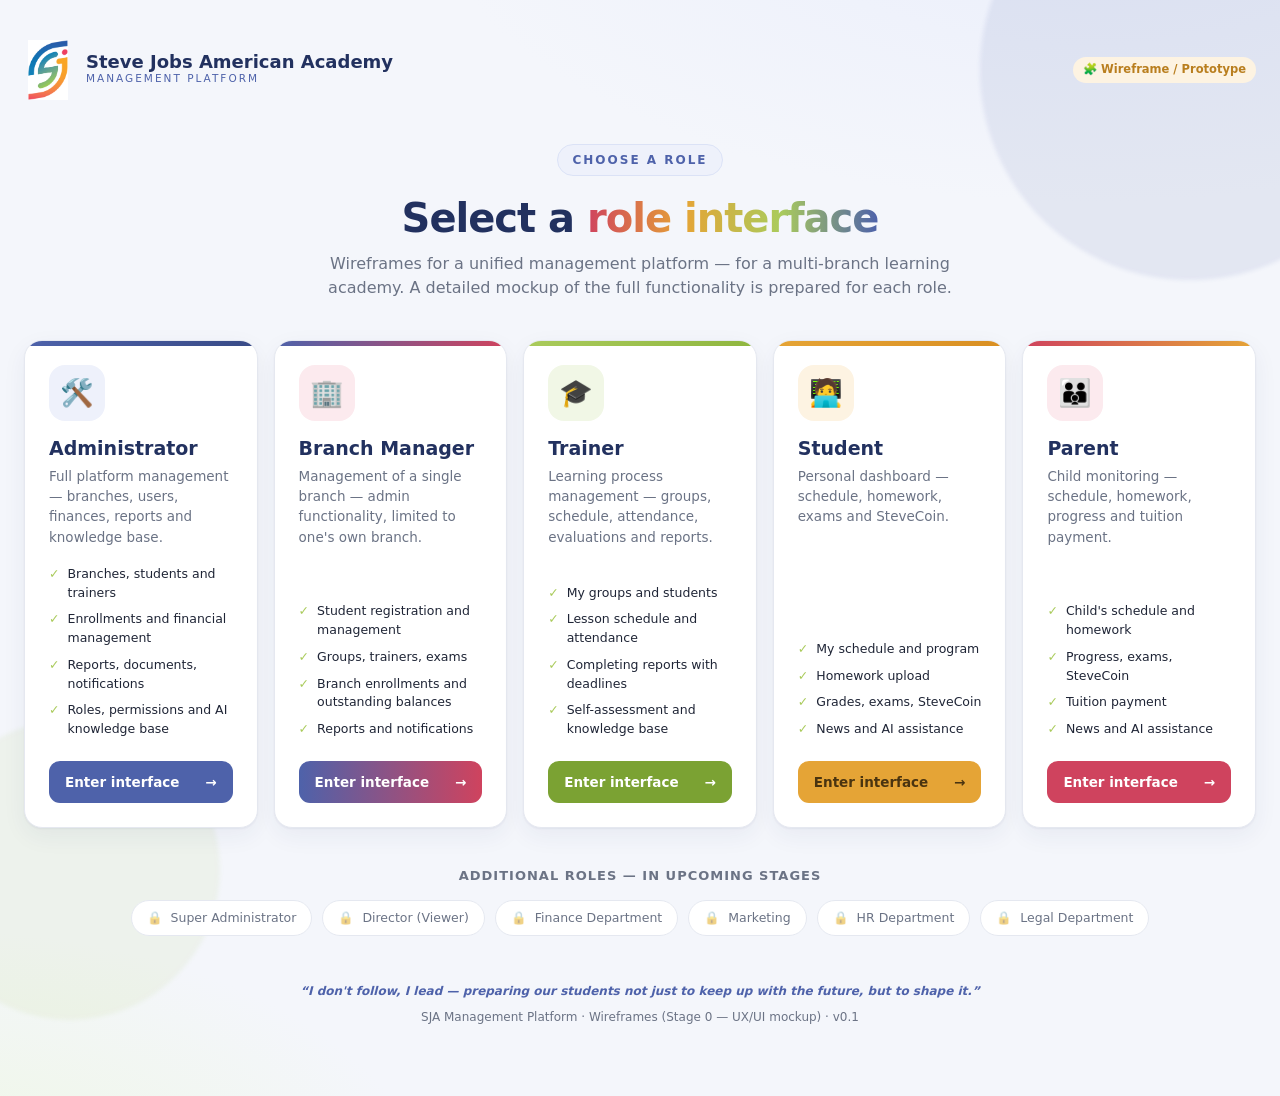
==== commit a83bcdb1: "English localization (checkpoint) + module-templates & trainer features - Translate student, parent," ====
--- a/index.html
+++ b/index.html
@@ -1,9 +1,9 @@
 <!DOCTYPE html>
-<html lang="ka">
+<html lang="en">
 <head>
 <meta charset="UTF-8">
 <meta name="viewport" content="width=device-width, initial-scale=1">
-<title>SJA — მართვის პლატფორმა | ვაერფრეიმები</title>
+<title>SJA — Management Platform | Wireframes</title>
 <link rel="icon" href="assets/logo.png">
 <link rel="stylesheet" href="assets/sja.css">
 <style>
@@ -58,10 +58,10 @@
   </div>
 
   <div class="hero">
-    <span class="eyebrow">როლის არჩევა</span>
-    <h1>აირჩიეთ <span class="g">როლის ინტერფეისი</span></h1>
-    <p>ერთიანი მართვის პლატფორმის ვაერფრეიმები — მრავალფილიალიანი სასწავლო აკადემიისთვის.
-       თითოეული როლისთვის მომზადებულია სრული ფუნქციონალის დეტალური მაკეტი.</p>
+    <span class="eyebrow">Choose a role</span>
+    <h1>Select a <span class="g">role interface</span></h1>
+    <p>Wireframes for a unified management platform — for a multi-branch learning academy.
+       A detailed mockup of the full functionality is prepared for each role.</p>
   </div>
 
   <div class="roles">
@@ -69,93 +69,93 @@
     <a class="role" href="admin.html">
       <span class="top-strip" style="background:linear-gradient(90deg,var(--savoy),var(--savoy-700))"></span>
       <span class="ic tint-savoy">🛠️</span>
-      <h3>ადმინისტრატორი</h3>
-      <div class="desc">პლატფორმის სრული მართვა — ფილიალები, მომხმარებლები, ფინანსები, რეპორტები და ცოდნის ბაზა.</div>
+      <h3>Administrator</h3>
+      <div class="desc">Full platform management — branches, users, finances, reports and knowledge base.</div>
       <ul>
-        <li>ფილიალები, სტუდენტები და ტრენერები</li>
-        <li>ჩარიცხვები და ფინანსური მართვა</li>
-        <li>რეპორტები, დოკუმენტები, შეტყობინებები</li>
-        <li>როლები, წვდომები და AI ცოდნის ბაზა</li>
+        <li>Branches, students and trainers</li>
+        <li>Enrollments and financial management</li>
+        <li>Reports, documents, notifications</li>
+        <li>Roles, permissions and AI knowledge base</li>
       </ul>
-      <span class="enter" style="background:var(--savoy)">შესვლა ინტერფეისში <span>→</span></span>
+      <span class="enter" style="background:var(--savoy)">Enter interface <span>→</span></span>
     </a>
 
     <!-- BRANCH MANAGER -->
     <a class="role" href="manager.html">
       <span class="top-strip" style="background:linear-gradient(90deg,var(--savoy),var(--cerise))"></span>
       <span class="ic tint-cerise">🏢</span>
-      <h3>ფილიალის მენეჯერი</h3>
-      <div class="desc">ერთი ფილიალის მართვა — ადმინის ფუნქციონალი, შემოფარგლული საკუთარი ფილიალით.</div>
+      <h3>Branch Manager</h3>
+      <div class="desc">Management of a single branch — admin functionality, limited to one's own branch.</div>
       <ul>
-        <li>მოსწავლის რეგისტრაცია და მართვა</li>
-        <li>ჯგუფები, ტრენერები, გამოცდები</li>
-        <li>ფილიალის ჩარიცხვები და დავალიანება</li>
-        <li>რეპორტები და შეტყობინებები</li>
+        <li>Student registration and management</li>
+        <li>Groups, trainers, exams</li>
+        <li>Branch enrollments and outstanding balances</li>
+        <li>Reports and notifications</li>
       </ul>
-      <span class="enter" style="background:linear-gradient(90deg,var(--savoy),var(--cerise))">შესვლა ინტერფეისში <span>→</span></span>
+      <span class="enter" style="background:linear-gradient(90deg,var(--savoy),var(--cerise))">Enter interface <span>→</span></span>
     </a>
 
     <!-- TRAINER -->
     <a class="role" href="trainer.html">
       <span class="top-strip" style="background:linear-gradient(90deg,var(--green),#8fb63f)"></span>
       <span class="ic tint-green">🎓</span>
-      <h3>ტრენერი</h3>
-      <div class="desc">სასწავლო პროცესის მართვა — ჯგუფები, განრიგი, დასწრება, შეფასებები და რეპორტები.</div>
+      <h3>Trainer</h3>
+      <div class="desc">Learning process management — groups, schedule, attendance, evaluations and reports.</div>
       <ul>
-        <li>ჩემი ჯგუფები და სტუდენტები</li>
-        <li>ლექციების განრიგი და დასწრება</li>
-        <li>რეპორტების შევსება ვადებით</li>
-        <li>თვითშეფასება და ცოდნის ბაზა</li>
+        <li>My groups and students</li>
+        <li>Lesson schedule and attendance</li>
+        <li>Completing reports with deadlines</li>
+        <li>Self-assessment and knowledge base</li>
       </ul>
-      <span class="enter" style="background:#7ba233">შესვლა ინტერფეისში <span>→</span></span>
+      <span class="enter" style="background:#7ba233">Enter interface <span>→</span></span>
     </a>
 
     <!-- STUDENT -->
     <a class="role" href="student.html">
       <span class="top-strip" style="background:linear-gradient(90deg,var(--yellow),#d98f22)"></span>
       <span class="ic tint-yellow">🧑‍💻</span>
-      <h3>სტუდენტი</h3>
-      <div class="desc">პირადი კაბინეტი — განრიგი, საშინაო დავალებები, გამოცდები და SteveCoin.</div>
+      <h3>Student</h3>
+      <div class="desc">Personal dashboard — schedule, homework, exams and SteveCoin.</div>
       <ul>
-        <li>ჩემი განრიგი და პროგრამა</li>
-        <li>საშინაო დავალების ატვირთვა</li>
-        <li>ქულები, გამოცდები, SteveCoin</li>
-        <li>სიახლეები და AI დახმარება</li>
+        <li>My schedule and program</li>
+        <li>Homework upload</li>
+        <li>Grades, exams, SteveCoin</li>
+        <li>News and AI assistance</li>
       </ul>
-      <span class="enter" style="background:var(--yellow); color:#4a3410">შესვლა ინტერფეისში <span>→</span></span>
+      <span class="enter" style="background:var(--yellow); color:#4a3410">Enter interface <span>→</span></span>
     </a>
 
     <!-- PARENT -->
     <a class="role" href="parent.html">
       <span class="top-strip" style="background:linear-gradient(90deg,var(--cerise),var(--yellow))"></span>
       <span class="ic tint-cerise">👪</span>
-      <h3>მშობელი</h3>
-      <div class="desc">შვილის მონიტორინგი — განრიგი, დავალებები, პროგრესი და სწავლის საფასურის გადახდა.</div>
+      <h3>Parent</h3>
+      <div class="desc">Child monitoring — schedule, homework, progress and tuition payment.</div>
       <ul>
-        <li>შვილის განრიგი და დავალებები</li>
-        <li>პროგრესი, გამოცდები, SteveCoin</li>
-        <li>სწავლის საფასურის გადახდა</li>
-        <li>სიახლეები და AI დახმარება</li>
+        <li>Child's schedule and homework</li>
+        <li>Progress, exams, SteveCoin</li>
+        <li>Tuition payment</li>
+        <li>News and AI assistance</li>
       </ul>
-      <span class="enter" style="background:var(--cerise)">შესვლა ინტერფეისში <span>→</span></span>
+      <span class="enter" style="background:var(--cerise)">Enter interface <span>→</span></span>
     </a>
   </div>
 
   <div class="soon">
-    <h4>დამატებითი როლები — მომდევნო ეტაპებზე</h4>
+    <h4>Additional roles — in upcoming stages</h4>
     <div class="soon-grid">
-      <span class="chip"><span class="lock">🔒</span> სუპერ ადმინისტრატორი</span>
-      <span class="chip"><span class="lock">🔒</span> დირექტორი (ვიუერი)</span>
-      <span class="chip"><span class="lock">🔒</span> ფინანსური დეპარტამენტი</span>
-      <span class="chip"><span class="lock">🔒</span> მარკეტინგი</span>
-      <span class="chip"><span class="lock">🔒</span> HR დეპარტამენტი</span>
-      <span class="chip"><span class="lock">🔒</span> იურიდიული დეპარტამენტი</span>
+      <span class="chip"><span class="lock">🔒</span> Super Administrator</span>
+      <span class="chip"><span class="lock">🔒</span> Director (Viewer)</span>
+      <span class="chip"><span class="lock">🔒</span> Finance Department</span>
+      <span class="chip"><span class="lock">🔒</span> Marketing</span>
+      <span class="chip"><span class="lock">🔒</span> HR Department</span>
+      <span class="chip"><span class="lock">🔒</span> Legal Department</span>
     </div>
   </div>
 
   <div class="foot">
     <div class="tagline">“I don't follow, I lead — preparing our students not just to keep up with the future, but to shape it.”</div>
-    <div style="margin-top:8px">SJA Management Platform · ვაერფრეიმები (Etape 0 — UX/UI მაკეტი) · v0.1</div>
+    <div style="margin-top:8px">SJA Management Platform · Wireframes (Stage 0 — UX/UI mockup) · v0.1</div>
   </div>
 </div>
 </body>
--- a/assets/sja.css
+++ b/assets/sja.css
@@ -260,6 +260,99 @@
 .pill-tabbar .p{ padding:6px 14px; border-radius:999px; font-size:12.5px; font-weight:600; color:var(--muted); cursor:pointer;}
 .pill-tabbar .p.active{ background:var(--savoy); color:#fff; }
 
+/* Modals */
+.modal-overlay{ position:fixed; inset:0; background:rgba(27,38,74,.5); backdrop-filter:blur(2px); display:none; align-items:center; justify-content:center; z-index:60; padding:20px; }
+.modal-overlay.open{ display:flex; animation:fade .15s ease; }
+.modal{ background:#fff; border-radius:16px; box-shadow:0 24px 70px rgba(0,0,0,.28); width:100%; max-width:560px; max-height:90vh; overflow:auto; }
+.modal.lg{ max-width:720px; }
+.modal .m-head{ display:flex; align-items:center; gap:10px; padding:16px 20px; border-bottom:1px solid var(--line); position:sticky; top:0; background:#fff; }
+.modal .m-head h3{ margin:0; font-size:16px; }
+.modal .m-close{ margin-left:auto; cursor:pointer; font-size:22px; line-height:1; color:var(--muted); background:none; border:none; }
+.modal .m-body{ padding:18px 20px; }
+.modal .m-foot{ padding:14px 20px; border-top:1px solid var(--line); display:flex; justify-content:flex-end; gap:8px; position:sticky; bottom:0; background:#fff; }
+
+/* Back link for inner pages */
+.back-link{ display:inline-flex; align-items:center; gap:6px; color:var(--muted); font-size:13px; font-weight:600; cursor:pointer; margin-bottom:10px; }
+.back-link:hover{ color:var(--savoy); }
+
+/* Add / tile card (dashed) */
+.add-tile{ border:2px dashed var(--line); border-radius:var(--radius); display:flex; flex-direction:column; align-items:center; justify-content:center; gap:6px; padding:24px; color:var(--muted); cursor:pointer; background:var(--surface-2); min-height:150px; text-align:center; }
+.add-tile:hover{ border-color:var(--savoy); color:var(--savoy); background:#fff; }
+.add-tile .plus{ font-size:30px; line-height:1; }
+
+.coming-soon{ text-align:center; padding:70px 20px; color:var(--muted); }
+.coming-soon .cs-ic{ font-size:52px; }
+.coming-soon h2{ margin:14px 0 6px; }
+
+/* ===== Schedule builder — drag & drop ===== */
+.sched-wrap{ display:grid; grid-template-columns: 300px 1fr; gap:16px; align-items:start; }
+.palette{ position:sticky; top:16px; }
+.palette .card-head{ padding:12px 14px; }
+.palette-list{ padding:12px; display:flex; flex-direction:column; gap:8px; max-height:70vh; overflow:auto; }
+.pal-group{ font-size:11px; font-weight:700; text-transform:uppercase; letter-spacing:.4px; color:var(--muted); margin:6px 0 2px; }
+.dnd-chip{ border:1px solid var(--line); border-left:4px solid var(--savoy); border-radius:10px; background:var(--surface); padding:8px 10px; cursor:grab; box-shadow:var(--shadow-sm); user-select:none; }
+.dnd-chip:active{ cursor:grabbing; }
+.dnd-chip.dragging{ opacity:.45; }
+.dnd-chip.used{ opacity:.4; border-left-color:var(--line); pointer-events:none; }
+.dnd-chip .c-grp{ font-size:11px; font-weight:700; color:var(--savoy); }
+.dnd-chip .c-les{ font-size:12.5px; color:var(--ink); }
+.dnd-chip.g-green{ border-left-color:var(--green); } .dnd-chip.g-green .c-grp{ color:#5c7a1e; }
+.dnd-chip.g-yellow{ border-left-color:var(--yellow); } .dnd-chip.g-yellow .c-grp{ color:#8a5f13; }
+.dnd-chip.g-cerise{ border-left-color:var(--cerise); } .dnd-chip.g-cerise .c-grp{ color:var(--cerise); }
+
+.month-grid{ display:flex; gap:12px; overflow-x:auto; padding-bottom:6px; }
+.day-col{ min-width:210px; flex:1 0 210px; }
+.day-head{ text-align:center; padding:8px; border-radius:10px 10px 0 0; background:var(--surface-2); border:1px solid var(--line); }
+.day-head .d-date{ font-weight:800; color:var(--navy); font-size:14px; }
+.day-head .d-dow{ font-size:11.5px; color:var(--muted); }
+.day-head.sat{ background:#eef1fb; } .day-head.sun{ background:#fdf3e7; }
+.day-slots{ display:flex; flex-direction:column; gap:6px; padding:6px; border:1px solid var(--line); border-top:none; border-radius:0 0 10px 10px; }
+.slot{ border-radius:8px; padding:6px 8px; min-height:52px; font-size:12px; }
+.slot .s-time{ font-size:10.5px; color:var(--muted); font-weight:700; }
+.slot.empty{ border:1.5px dashed var(--line); background:var(--surface-2); display:flex; flex-direction:column; justify-content:center; color:var(--muted); }
+.slot.empty .s-hint{ font-size:11px; text-align:center; }
+.slot.over{ border-color:var(--savoy); background:#eef1fb; box-shadow:inset 0 0 0 1px var(--savoy); }
+.slot.filled{ border:1px solid var(--line); border-left:4px solid var(--savoy); background:var(--surface); box-shadow:var(--shadow-sm); cursor:pointer; }
+.slot.filled .s-grp{ font-weight:700; color:var(--savoy); font-size:11px; }
+.slot.filled .s-les{ color:var(--ink); }
+.slot.filled .s-lect{ color:var(--muted); font-size:11px; margin-top:2px; }
+.slot.filled.need-lect{ border-left-color:var(--cerise); }
+.slot.filled.need-lect .s-lect{ color:var(--cerise); font-weight:600; }
+
+/* ===== Learning module builder ===== */
+.mod-year{ border:1px solid var(--line); border-radius:var(--radius); margin-bottom:14px; overflow:hidden; }
+.mod-year > .y-head{ display:flex; align-items:center; gap:10px; padding:10px 14px; background:var(--navy); color:#fff; }
+.mod-year > .y-head h4{ color:#fff; margin:0; font-size:14px; }
+.mod-sems{ display:grid; grid-template-columns:1fr 1fr; gap:0; }
+.mod-sem{ padding:12px 14px; }
+.mod-sem + .mod-sem{ border-left:1px solid var(--line); }
+.mod-sem .sem-head{ display:flex; align-items:center; justify-content:space-between; margin-bottom:8px; }
+.mod-sem .sem-head b{ font-size:13px; color:var(--navy); }
+.train-row{ display:flex; align-items:center; gap:8px; padding:7px 9px; border:1px solid var(--line); border-radius:8px; margin-bottom:6px; background:var(--surface); font-size:12.5px; }
+.train-row .t-num{ width:22px; height:22px; border-radius:6px; background:var(--surface-2); display:flex; align-items:center; justify-content:center; font-weight:700; font-size:11px; color:var(--savoy); flex:0 0 auto; }
+.train-row .t-title{ flex:1; }
+.train-row .t-mat{ font-size:11px; color:var(--muted); white-space:nowrap; cursor:pointer; }
+.train-row .t-mat:hover{ color:var(--savoy); }
+.train-row.assess{ border-left:3px solid var(--yellow); background:#fdf8ee; }
+.train-row.assess .t-num{ background:#fbeccb; color:#8a5f13; }
+.train-row.exam{ border-left:3px solid var(--cerise); background:#fceff1; }
+.train-row.exam .t-num{ background:#f8d8de; color:var(--cerise); }
+.sem-actions{ display:flex; gap:6px; margin-top:8px; flex-wrap:wrap; }
+.sem-actions .btn{ flex:1; min-width:92px; }
+@media (max-width:760px){ .mod-sems{ grid-template-columns:1fr; } .mod-sem + .mod-sem{ border-left:none; border-top:1px solid var(--line); } }
+
+/* ===== Student history (groups / semesters / modules) ===== */
+.hist-block{ border:1px solid var(--line); border-radius:12px; margin-bottom:12px; overflow:hidden; }
+.hist-block > .h-head{ display:flex; align-items:center; gap:8px; padding:9px 12px; background:var(--surface-2); flex-wrap:wrap; }
+.hist-block > .h-head b{ font-size:13px; color:var(--navy); }
+.hist-block.current > .h-head{ background:#eef1fb; }
+.hist-block .h-body{ padding:4px 12px 10px; }
+
+/* Option blocks revealed by a pill-tabbar choice */
+.opt-block{ display:none; }
+.opt-block.active{ display:block; }
+
+@media (max-width: 980px){ .sched-wrap{ grid-template-columns:1fr; } .palette{ position:static; } }
 @media (max-width: 860px){
   .app{ grid-template-columns: 1fr; }
   .sidebar{ position:relative; height:auto; flex-direction:row; flex-wrap:wrap; }
